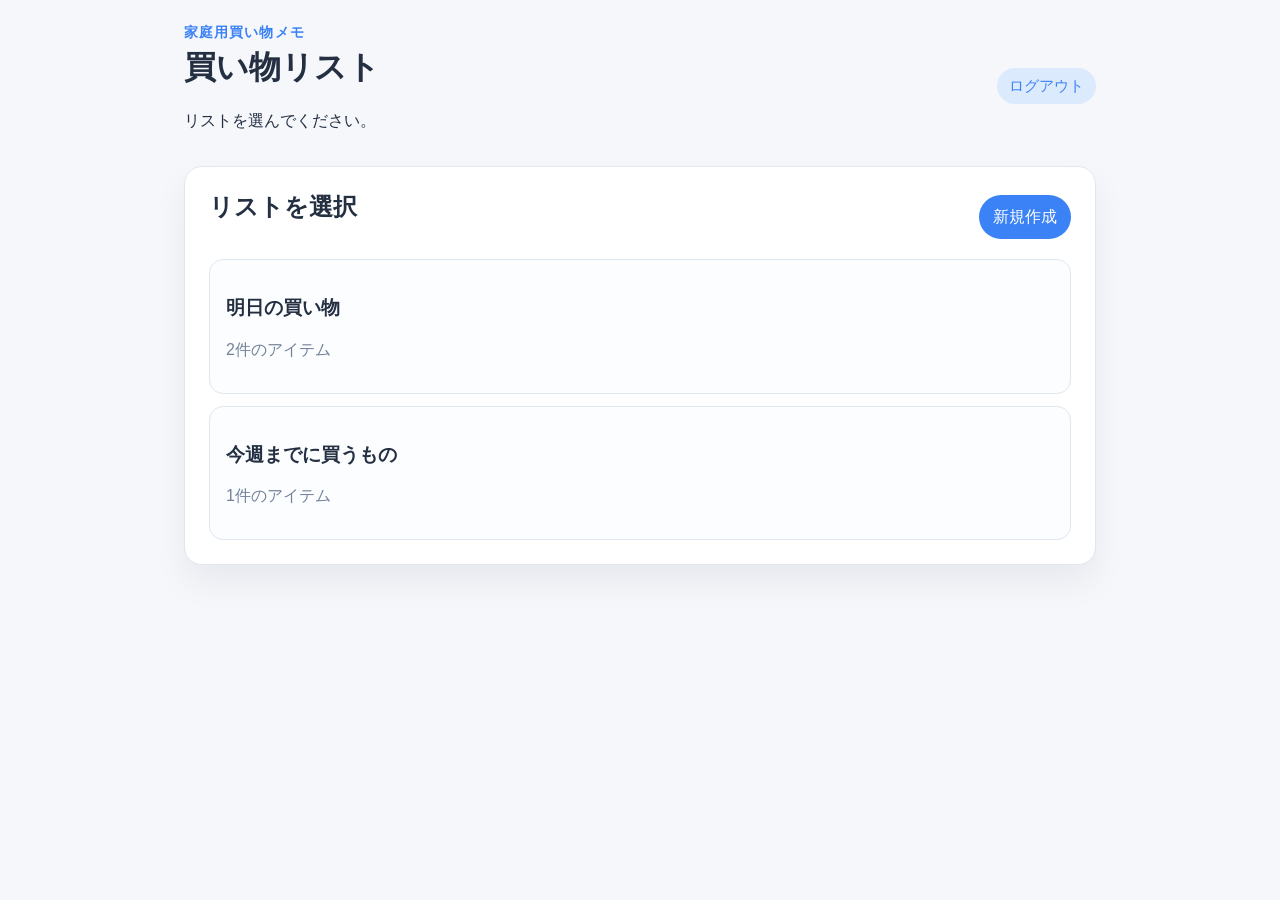
==== index.html @ 98ada180 "initial commit" ====
<!DOCTYPE html>
<html lang="ja">
  <head>
    <meta charset="UTF-8" />
    <meta name="viewport" content="width=device-width, initial-scale=1.0" />
    <title>買い物リスト</title>
    <link rel="stylesheet" href="/styles.css" />
  </head>
  <body>
    <main class="app-shell">
      <header class="app-header">
        <div>
          <p class="eyebrow">家庭用買い物メモ</p>
          <h1 id="pageTitle">買い物リスト</h1>
          <p id="pageSubtitle">安全に管理できるショッピングリストです。</p>
        </div>
        <button id="logoutBtn" class="ghost-button">ログアウト</button>
      </header>

      <section id="passwordView" class="view active">
        <div class="card">
          <h2 id="passwordHeading">パスワードを設定してください</h2>
          <p id="passwordHint" class="hint-text">初回は新しいパスワードを設定します。</p>
          <form id="passwordForm" class="stacked-form">
            <label>
              パスワード
              <input id="passwordInput" type="password" required />
            </label>
            <label id="confirmPasswordWrap">
              パスワード確認
              <input id="confirmPasswordInput" type="password" />
            </label>
            <button type="submit" class="primary-button">続ける</button>
          </form>
        </div>
      </section>

      <section id="listsView" class="view">
        <div class="card">
          <div class="section-heading">
            <h2>リストを選択</h2>
            <button id="createListBtn" class="primary-button">新規作成</button>
          </div>
          <div id="listsContainer" class="list-grid"></div>
        </div>
      </section>

      <section id="viewListView" class="view">
        <div class="card">
          <div class="section-heading mobile-top-actions">
            <div class="button-group compact-group action-buttons">
              <button id="backToListsBtn" class="ghost-button action-button">一覧へ戻る</button>
              <button id="createListFromViewBtn" class="ghost-button action-button">作成する</button>
              <button id="editListBtn" class="primary-button action-button">編集する</button>
            </div>
            <div class="button-group compact-group action-buttons">
                <button id="undoPurchaseBtn" class="ghost-button action-button" type="button">戻す</button>
                <button id="redoPurchaseBtn" class="ghost-button action-button" type="button">やり直す</button>
            </div>
          </div>
          <div class="section-heading compact-heading">
            <h2 id="currentListTitle">リスト名</h2>
            <span id="accessBadge" class="access-badge">編集可能</span>
          </div>

          <div class="toolbar">
            <label class="filter-field">
              場所
              <select id="locationFilterSelect"></select>
            </label>
            <label class="filter-field checkbox-field">
              <input id="onlyTodoCheckbox" type="checkbox" />
              <span>未購入のみ表示</span>
            </label>
            <label class="filter-field">
              並び替え
              <select id="sortSelect">
                <option value="position">位置順</option>
                <option value="name">名前順</option>
                <option value="priority">優先順位順</option>
              </select>
            </label>
          </div>

          <ul id="itemsList" class="item-list"></ul>
        </div>
      </section>

      <section id="editListView" class="view">
        <div class="card">
          <div class="section-heading">
            <button id="cancelEditBtn" class="ghost-button">閲覧に戻る</button>
            <button id="saveListBtn" class="primary-button">保存して戻る</button>
          </div>
          <label class="full-width">
            リスト名
            <input id="listNameInput" type="text" />
          </label>

          <div class="card-subsection">
            <h3>場所の候補</h3>
            <div class="tag-list" id="locationTags"></div>
            <div class="inline-form">
              <input id="locationInput" type="text" placeholder="例: 北のスーパー" />
              <button id="addLocationBtn" class="primary-button" type="button">追加</button>
            </div>
          </div>

          <div id="editItemsContainer" class="edit-items"></div>
        </div>
      </section>
    </main>

    <div id="createListModal" class="modal hidden" role="dialog" aria-modal="true" aria-labelledby="createListModalTitle">
      <div class="modal-card">
        <h3 id="createListModalTitle">新しいリストを作成</h3>
        <label class="full-width">
          リスト名
          <input id="newListNameInput" type="text" placeholder="例: 明日の買い物" />
        </label>
        <div class="modal-actions">
          <button type="button" id="cancelCreateListBtn" class="ghost-button">キャンセル</button>
          <button type="button" id="confirmCreateListBtn" class="primary-button">作成</button>
        </div>
      </div>
    </div>

    <div id="createItemModal" class="modal hidden" role="dialog" aria-modal="true" aria-labelledby="createItemModalTitle">
      <div class="modal-card">
        <h3 id="createItemModalTitle">新しいアイテムを追加</h3>
        <label class="full-width">
          品物名
          <input id="newItemNameInput" type="text" placeholder="例: りんご" />
        </label>
        <label class="full-width">
          価格
          <input id="newItemPriceInput" type="text" placeholder="例: 180" />
        </label>
        <label class="full-width">
          場所
          <select id="newItemLocationInput"></select>
        </label>
        <label class="full-width">
          位置
          <input id="newItemPositionInput" type="text" maxlength="20" placeholder="例: A" />
        </label>
        <label class="full-width">
          優先順位
          <select id="newItemPriorityInput">
            <option value="">未設定</option>
            <option value="第一優先">第一優先</option>
            <option value="第二優先">第二優先</option>
            <option value="第三優先">第三優先</option>
            <option value="第四優先">第四優先</option>
            <option value="第五優先">第五優先</option>
          </select>
        </label>
        <label class="full-width">
          メモ
          <textarea id="newItemMemoInput" rows="2" placeholder="メモを入力"></textarea>
        </label>
        <div class="modal-actions">
          <button type="button" id="cancelCreateItemBtn" class="ghost-button">キャンセル</button>
          <button type="button" id="confirmCreateItemBtn" class="primary-button">追加</button>
        </div>
      </div>
    </div>

    <script src="/app.js"></script>
  </body>
</html>
---- styles.css ----
:root {
  color-scheme: light;
  font-family: "Yu Gothic UI", "Segoe UI", sans-serif;
  --bg: #f5f7fb;
  --card: #ffffff;
  --text: #243042;
  --muted: #73809a;
  --accent: #3b82f6;
  --accent-soft: #dceafe;
  --border: #dfe7f2;
}

* {
  box-sizing: border-box;
}

body {
  margin: 0;
  background: var(--bg);
  color: var(--text);
}

button,
input,
textarea,
select {
  font: inherit;
}

.app-shell {
  max-width: 960px;
  width: min(960px, 100%);
  margin: 0 auto;
  padding: clamp(14px, 3vw, 24px);
}

.app-header {
  display: flex;
  justify-content: space-between;
  align-items: center;
  gap: 16px;
  margin-bottom: 18px;
  flex-wrap: wrap;
}

.eyebrow {
  margin: 0 0 4px;
  color: var(--accent);
  font-size: 0.85rem;
  font-weight: 700;
  text-transform: uppercase;
  letter-spacing: 0.08em;
}

h1,
h2,
p {
  margin-top: 0;
}

.card {
  background: var(--card);
  border: 1px solid var(--border);
  border-radius: 18px;
  padding: 24px;
  box-shadow: 0 18px 35px rgba(15, 23, 42, 0.06);
}

.view {
  display: none;
}

.view.active {
  display: block;
}

.stacked-form,
.add-item-form {
  display: grid;
  gap: 12px;
}

.compact-form {
  grid-template-columns: 1.7fr 1fr;
  align-items: start;
  margin-bottom: 16px;
}

.compact-form textarea {
  grid-column: 1 / -1;
}

.compact-form button {
  grid-column: 2;
}

label,
.full-width {
  display: grid;
  gap: 6px;
  font-weight: 600;
}

input,
textarea,
select {
  width: 100%;
  border: 1px solid var(--border);
  border-radius: 10px;
  padding: 10px 12px;
  background: #fcfdff;
  min-height: 44px;
}

select {
  appearance: none;
  background-image:
    linear-gradient(45deg, transparent 50%, var(--accent) 50%),
    linear-gradient(135deg, var(--accent) 50%, transparent 50%);
  background-position: calc(100% - 18px) calc(50% - 4px), calc(100% - 12px) calc(50% - 4px);
  background-size: 6px 6px, 6px 6px;
  background-repeat: no-repeat;
  padding-right: 38px;
  background-color: #ffffff;
}

.primary-button,
.ghost-button {
  border: 0;
  border-radius: 999px;
  padding: 10px 14px;
  cursor: pointer;
  min-height: 44px;
}

#logoutBtn,
#backToListsBtn {
  min-height: 36px;
  padding: 8px 12px;
  font-size: 0.92rem;
}

.primary-button {
  background: var(--accent);
  color: #fff;
}

.ghost-button {
  background: var(--accent-soft);
  color: var(--accent);
}

.section-heading {
  display: flex;
  justify-content: space-between;
  align-items: center;
  gap: 12px;
  margin-bottom: 16px;
  flex-wrap: wrap;
}

.compact-heading {
  margin-bottom: 10px;
}

.access-badge {
  display: inline-block;
  padding: 6px 10px;
  border-radius: 999px;
  background: #ecfdf5;
  color: #15803d;
  font-size: 0.9rem;
  font-weight: 700;
}

.access-badge.viewer {
  background: #fff7ed;
  color: #c2410c;
}

.button-group {
  display: flex;
  gap: 8px;
  flex-wrap: wrap;
}

.mobile-top-actions {
  align-items: flex-start;
}

.compact-group {
  gap: 6px;
}

.action-buttons {
  display: flex;
  gap: 8px;
  width: auto;
  flex-wrap: wrap;
  align-items: flex-start;
  justify-content: flex-start;
}

.action-button {
  min-height: 36px;
  padding: 8px 12px;
  font-size: 0.95rem;
  flex: 1 auto;
  width: auto;
  max-width: 240px;
  white-space: nowrap;
}

.action-button:disabled {
  opacity: 0.6;
  cursor: not-allowed;
}

.toolbar {
  display: grid;
  gap: 10px;
  grid-template-columns: repeat(3, minmax(0, 1fr));
  margin-bottom: 14px;
}

.filter-field {
  display: grid;
  gap: 6px;
  font-size: 0.95rem;
}

.checkbox-field {
  display: flex;
  align-items: center;
  gap: 8px;
  border: 1px solid var(--border);
  border-radius: 10px;
  padding: 10px 12px;
  background: #fbfdff;
  min-height: 44px;
}

.checkbox-field input {
  width: auto;
  margin: 0;
  accent-color: var(--accent);
}

.inline-form {
  display: flex;
  gap: 8px;
  align-items: center;
}

.card-subsection {
  border: 1px solid var(--border);
  border-radius: 14px;
  padding: 14px;
  margin: 14px 0;
  background: #fbfdff;
}

.tag-list {
  display: flex;
  flex-wrap: wrap;
  gap: 8px;
  margin-bottom: 10px;
}

.tag-pill {
  border: 1px solid var(--border);
  border-radius: 999px;
  padding: 6px 10px;
  background: #fff;
  cursor: pointer;
}

.list-grid {
  display: grid;
  gap: 12px;
}

.list-card {
  border: 1px solid var(--border);
  border-radius: 14px;
  padding: 16px;
  background: #fbfdff;
  cursor: pointer;
  transition: transform 0.15s ease, border-color 0.15s ease;
}

.list-card:hover {
  transform: translateY(-2px);
  border-color: var(--accent);
}

.item-list {
  list-style: none;
  padding: 0;
  display: grid;
  gap: 10px;
}

.item-row {
  padding: 12px 14px;
  border: 1px solid var(--border);
  border-radius: 12px;
  background: #fcfdff;
  transition: border-color 0.2s ease, box-shadow 0.2s ease;
}

.item-row.priority-first {
  border-left: 6px solid #7c3aed;
  box-shadow: inset 0 0 0 1px rgba(124, 58, 237, 0.15);
}

.item-row.priority-second {
  border-left: 6px solid #ef4444;
  box-shadow: inset 0 0 0 1px rgba(239, 68, 68, 0.15);
}

.item-row.priority-third {
  border-left: 6px solid #f97316;
  box-shadow: inset 0 0 0 1px rgba(249, 115, 22, 0.15);
}

.item-row.priority-fourth {
  border-left: 6px solid #facc15;
  box-shadow: inset 0 0 0 1px rgba(250, 204, 21, 0.15);
}

.item-row.priority-fifth {
  border-left: 6px solid #a3e635;
  box-shadow: inset 0 0 0 1px rgba(163, 230, 53, 0.15);
}

.item-row .meta {
  color: var(--muted);
  font-size: 0.94rem;
  margin-top: 4px;
}

.item-row .status-row {
  display: flex;
  justify-content: space-between;
  align-items: center;
  gap: 12px;
  margin-bottom: 8px;
}

.status-toggle {
  border: 1px solid var(--border);
  border-radius: 999px;
  padding: 6px 10px;
  background: #fff;
  color: var(--text);
  font-weight: 700;
  cursor: pointer;
}

.status-toggle.todo {
  background: #fef2f2;
  color: #b91c1c;
  border-color: #fecaca;
}

.status-toggle.partial {
  background: #fff7ed;
  color: #c2410c;
  border-color: #fdba74;
}

.status-toggle.done {
  background: #ecfdf5;
  color: #15803d;
  border-color: #86efac;
}

.item-row.purchased {
  opacity: 0.75;
}

.edit-item {
  display: grid;
  gap: 8px;
  padding: 12px;
  border: 1px solid var(--border);
  border-radius: 12px;
  background: #fcfdff;
  margin-bottom: 10px;
}

.edit-item-header {
  display: flex;
  justify-content: space-between;
  align-items: center;
  gap: 12px;
}

.delete-button {
  background: #fff1f2;
  color: #b91c1c;
  border: 1px solid #fecdd3;
  border-radius: 999px;
  padding: 6px 10px;
  cursor: pointer;
}

.hint-text {
  color: var(--muted);
}

.modal {
  position: fixed;
  inset: 0;
  background: rgba(15, 23, 42, 0.4);
  display: flex;
  align-items: center;
  justify-content: center;
  padding: 20px;
  z-index: 1000;
}

.modal.hidden {
  display: none;
}

.modal-card {
  width: min(480px, 100%);
  background: var(--card);
  border-radius: 18px;
  padding: 24px;
  box-shadow: 0 16px 35px rgba(15, 23, 42, 0.2);
}

.modal-actions {
  display: flex;
  justify-content: flex-end;
  gap: 10px;
  margin-top: 16px;
}

@media (max-width: 700px) {
  .app-shell {
    padding: 14px;
  }

  .app-header,
  .section-heading {
    flex-direction: column;
    align-items: stretch;
  }

  .button-group,
  .modal-actions,
  .inline-form {
    width: 100%;
    display: flex;
    gap: 8px;
  }

  .card {
    padding: 16px;
  }

  .toolbar {
    grid-template-columns: 1fr;
  }

  .modal-card {
    padding: 16px;
  }

  .item-row .status-row {
    flex-direction: column;
    align-items: flex-start;
  }
}
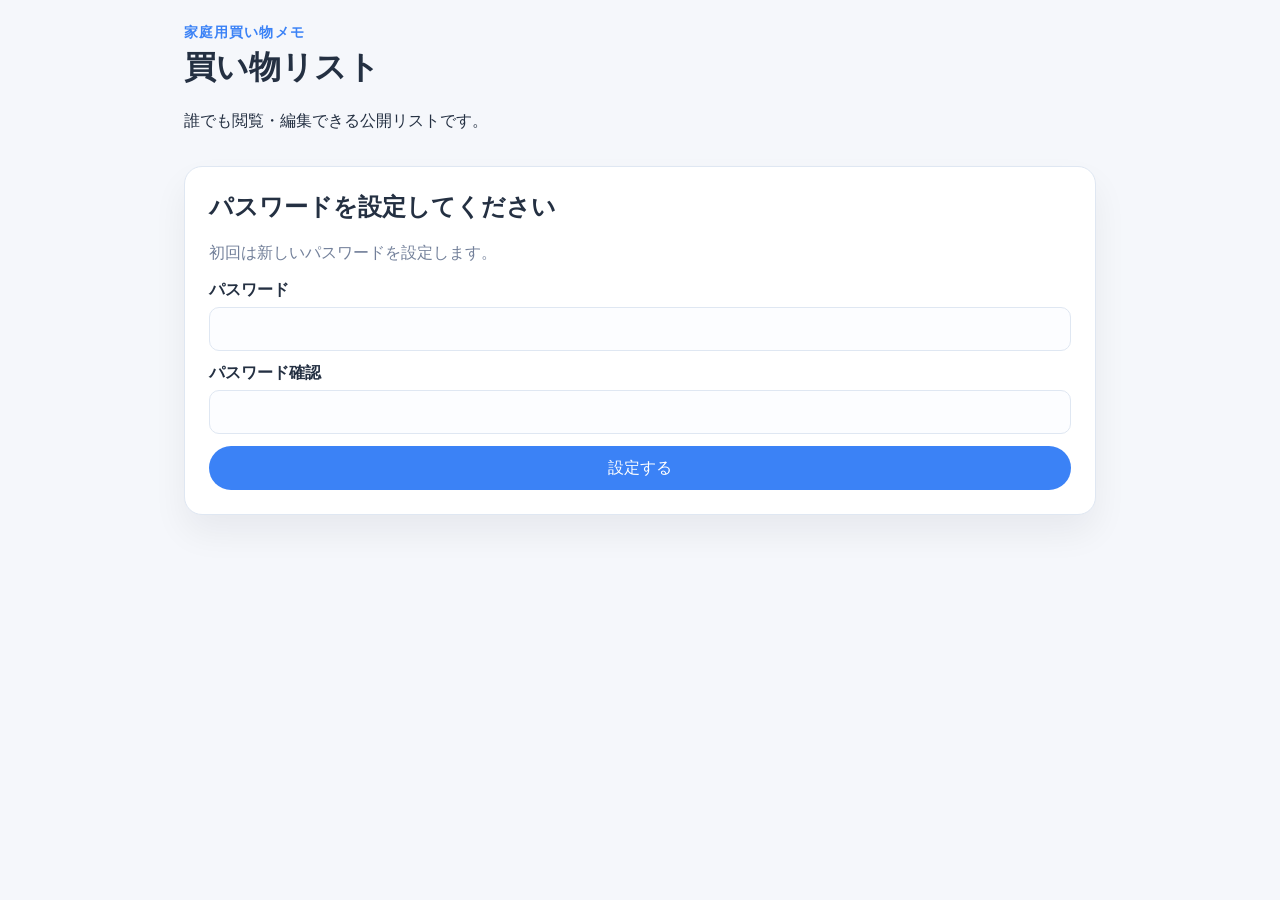
==== commit 8dcf8474: "修正" ====
--- a/index.html
+++ b/index.html
@@ -39,7 +39,11 @@
         <div class="card">
           <div class="section-heading">
             <h2>リストを選択</h2>
-            <button id="createListBtn" class="primary-button">新規作成</button>
+            <div class="button-group">
+              <button id="createListBtn" class="primary-button">新規作成</button>
+              <button id="changePwBtn" class="ghost-button" style="display:none">PWの変更</button>
+              <button id="deleteRoomBtn" class="ghost-button danger-button" style="display:none">部屋の削除</button>
+            </div>
           </div>
           <div id="listsContainer" class="list-grid"></div>
         </div>
@@ -166,6 +170,24 @@
       </div>
     </div>
 
+    <div id="changePwModal" class="modal hidden" role="dialog" aria-modal="true" aria-labelledby="changePwModalTitle">
+      <div class="modal-card">
+        <h3 id="changePwModalTitle">パスワードの変更</h3>
+        <label class="full-width">
+          新しいパスワード
+          <input id="newPwInput" type="password" required />
+        </label>
+        <label class="full-width">
+          パスワード確認
+          <input id="confirmNewPwInput" type="password" required />
+        </label>
+        <div class="modal-actions">
+          <button type="button" id="cancelChangePwBtn" class="ghost-button">キャンセル</button>
+          <button type="button" id="confirmChangePwBtn" class="primary-button">変更する</button>
+        </div>
+      </div>
+    </div>
+
     <script src="/app.js"></script>
   </body>
 </html>
--- a/styles.css
+++ b/styles.css
@@ -150,6 +150,11 @@
   color: var(--accent);
 }
 
+.danger-button {
+  background: #fdecea;
+  color: #c0392b;
+}
+
 .section-heading {
   display: flex;
   justify-content: space-between;
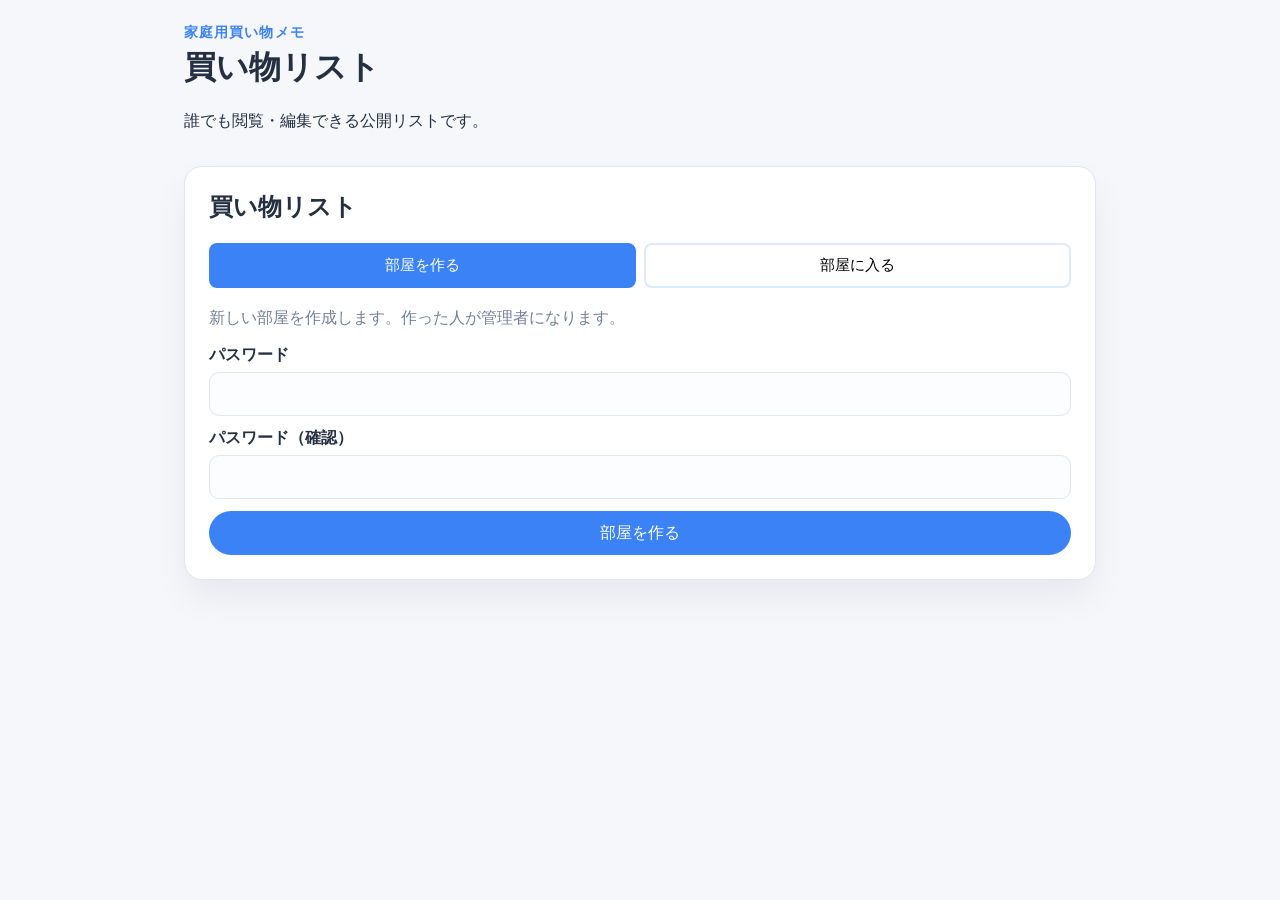
==== commit 69ddccc5: "修正" ====
--- a/index.html
+++ b/index.html
@@ -19,19 +19,37 @@
 
       <section id="passwordView" class="view active">
         <div class="card">
-          <h2 id="passwordHeading">パスワードを設定してください</h2>
-          <p id="passwordHint" class="hint-text">初回は新しいパスワードを設定します。</p>
-          <form id="passwordForm" class="stacked-form">
-            <label>
-              パスワード
-              <input id="passwordInput" type="password" required />
-            </label>
-            <label id="confirmPasswordWrap">
-              パスワード確認
-              <input id="confirmPasswordInput" type="password" />
-            </label>
-            <button type="submit" class="primary-button">続ける</button>
-          </form>
+          <h2>買い物リスト</h2>
+          <div class="pw-tab-group">
+            <button type="button" id="tabCreateRoom" class="pw-tab active">部屋を作る</button>
+            <button type="button" id="tabEnterRoom" class="pw-tab">部屋に入る</button>
+          </div>
+
+          <div id="createRoomPanel">
+            <p class="hint-text">新しい部屋を作成します。作った人が管理者になります。</p>
+            <form id="createRoomForm" class="stacked-form">
+              <label>
+                パスワード
+                <input id="createPwInput" type="password" required />
+              </label>
+              <label>
+                パスワード（確認）
+                <input id="createPwConfirmInput" type="password" required />
+              </label>
+              <button type="submit" class="primary-button">部屋を作る</button>
+            </form>
+          </div>
+
+          <div id="enterRoomPanel" style="display:none">
+            <p class="hint-text">既に作成済みの部屋に入ります。銅覧のみできます。</p>
+            <form id="enterRoomForm" class="stacked-form">
+              <label>
+                パスワード
+                <input id="enterPwInput" type="password" required />
+              </label>
+              <button type="submit" class="primary-button">入る</button>
+            </form>
+          </div>
         </div>
       </section>
 
--- a/styles.css
+++ b/styles.css
@@ -133,6 +133,29 @@
   min-height: 44px;
 }
 
+.pw-tab-group {
+  display: flex;
+  gap: 8px;
+  margin-bottom: 20px;
+}
+
+.pw-tab {
+  flex: 1;
+  padding: 10px;
+  border: 2px solid var(--accent-soft);
+  border-radius: 8px;
+  background: #fff;
+  cursor: pointer;
+  font-size: 0.95rem;
+  font-weight: 500;
+}
+
+.pw-tab.active {
+  background: var(--accent);
+  color: #fff;
+  border-color: var(--accent);
+}
+
 #logoutBtn,
 #backToListsBtn {
   min-height: 36px;
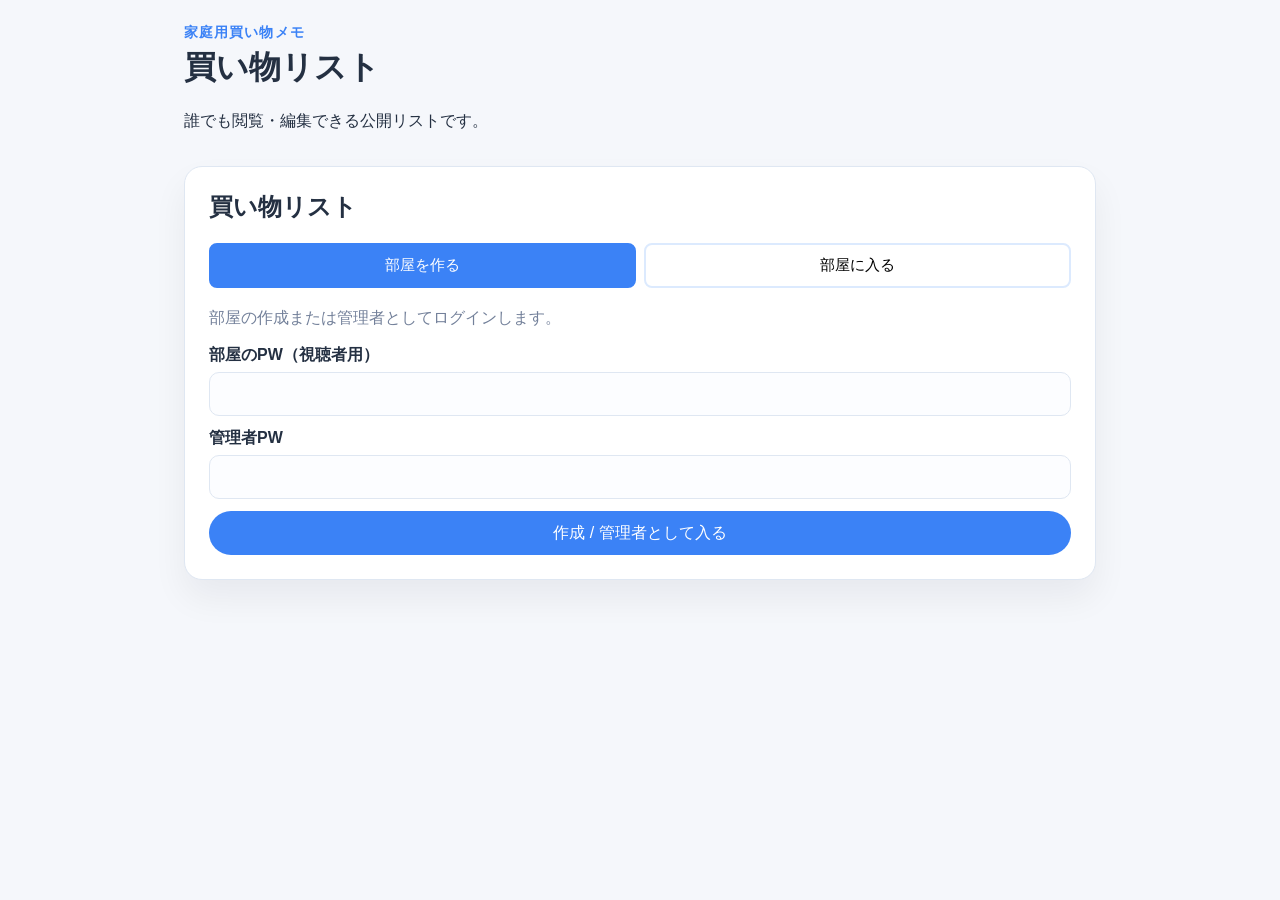
==== commit 105b20fd: "修正" ====
--- a/index.html
+++ b/index.html
@@ -26,26 +26,26 @@
           </div>
 
           <div id="createRoomPanel">
-            <p class="hint-text">新しい部屋を作成します。作った人が管理者になります。</p>
+            <p class="hint-text">部屋の作成または管理者としてログインします。</p>
             <form id="createRoomForm" class="stacked-form">
               <label>
-                パスワード
-                <input id="createPwInput" type="password" required />
+                部屋のPW（視聴者用）
+                <input id="createPwInput" type="text" autocomplete="off" required />
               </label>
               <label>
-                パスワード（確認）
-                <input id="createPwConfirmInput" type="password" required />
+                管理者PW
+                <input id="createAdminPwInput" type="text" autocomplete="off" required />
               </label>
-              <button type="submit" class="primary-button">部屋を作る</button>
+              <button type="submit" class="primary-button">作成 / 管理者として入る</button>
             </form>
           </div>
 
           <div id="enterRoomPanel" style="display:none">
-            <p class="hint-text">既に作成済みの部屋に入ります。銅覧のみできます。</p>
+            <p class="hint-text">部屋のPWで入室します。閲覧のみできます。</p>
             <form id="enterRoomForm" class="stacked-form">
               <label>
-                パスワード
-                <input id="enterPwInput" type="password" required />
+                部屋のPW
+                <input id="enterPwInput" type="text" autocomplete="off" required />
               </label>
               <button type="submit" class="primary-button">入る</button>
             </form>
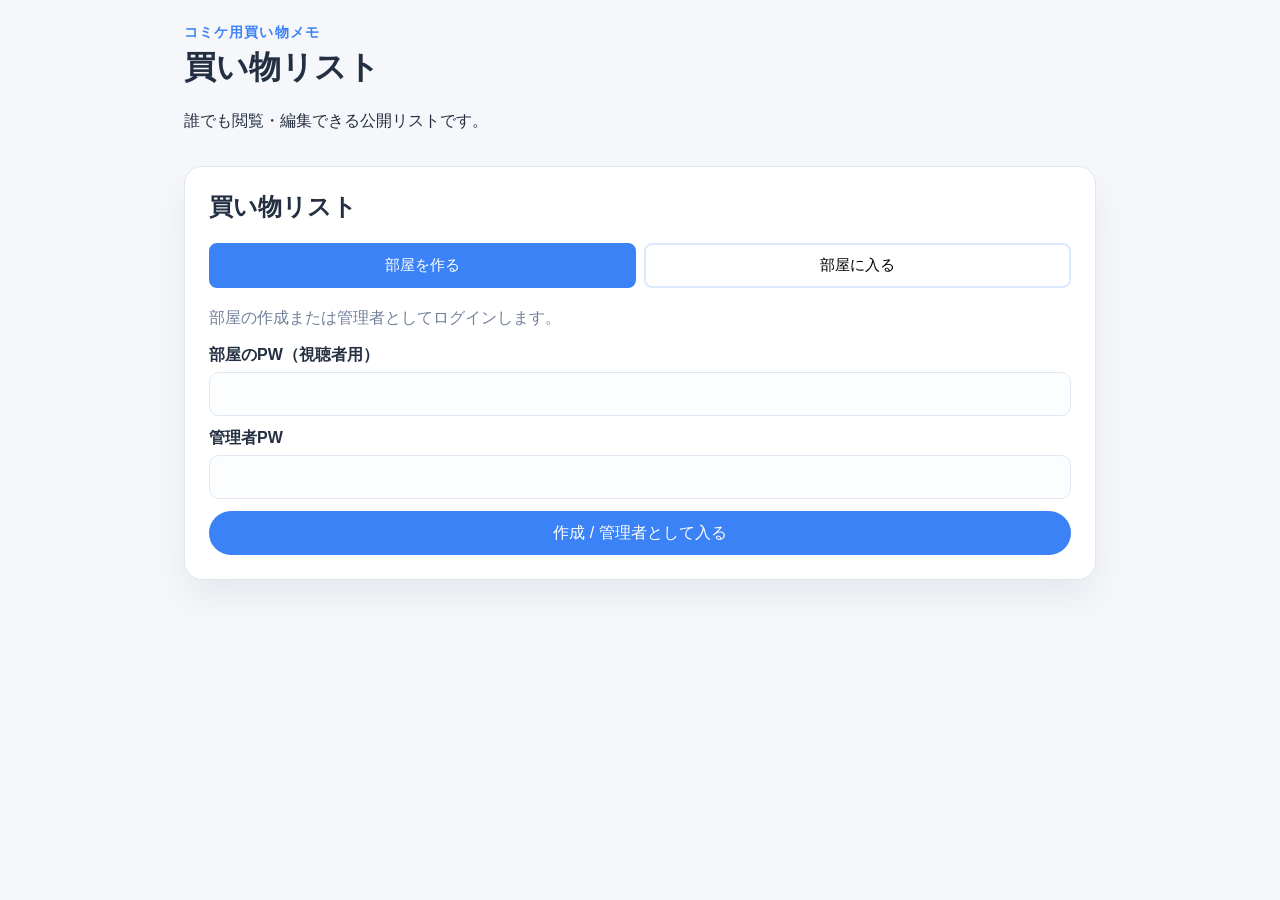
==== commit a704f779: "軽微な修正" ====
--- a/index.html
+++ b/index.html
@@ -10,9 +10,9 @@
     <main class="app-shell">
       <header class="app-header">
         <div>
-          <p class="eyebrow">家庭用買い物メモ</p>
+          <p class="eyebrow">コミケ用買い物メモ</p>
           <h1 id="pageTitle">買い物リスト</h1>
-          <p id="pageSubtitle">安全に管理できるショッピングリストです。</p>
+          <p id="pageSubtitle">個人的に作成したリストアップサイトです。</p>
         </div>
         <button id="logoutBtn" class="ghost-button">ログアウト</button>
       </header>
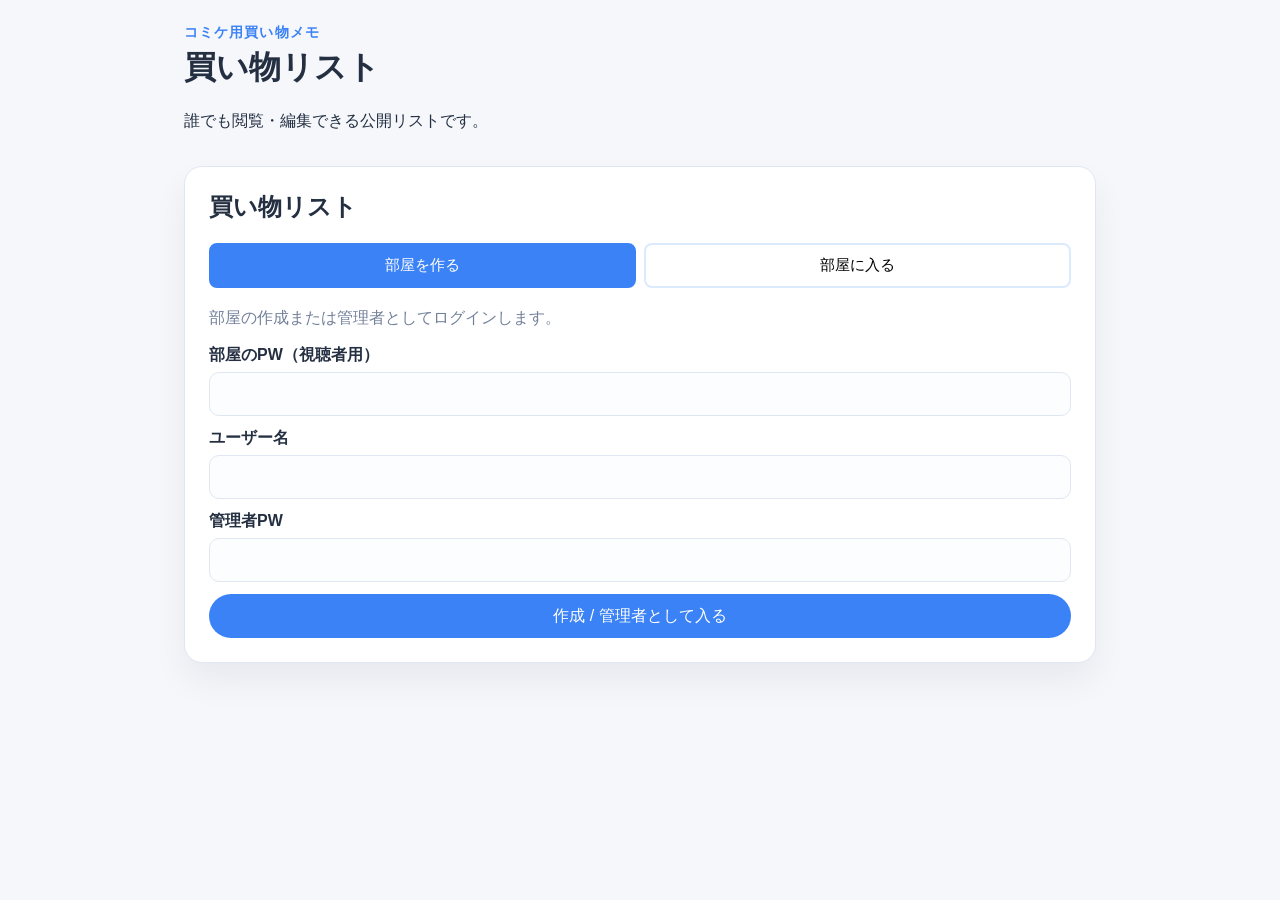
==== commit 3207b98f: "アップデート" ====
--- a/index.html
+++ b/index.html
@@ -14,7 +14,10 @@
           <h1 id="pageTitle">買い物リスト</h1>
           <p id="pageSubtitle">個人的に作成したリストアップサイトです。</p>
         </div>
-        <button id="logoutBtn" class="ghost-button">ログアウト</button>
+        <div class="header-actions">
+          <span id="viewerCountLabel" class="viewer-count-badge">閲覧者: 0</span>
+          <button id="logoutBtn" class="ghost-button">ログアウト</button>
+        </div>
       </header>
 
       <section id="passwordView" class="view active">
@@ -33,6 +36,10 @@
                 <input id="createPwInput" type="text" autocomplete="off" required />
               </label>
               <label>
+                ユーザー名
+                <input id="createUserInput" type="text" autocomplete="username" required />
+              </label>
+              <label>
                 管理者PW
                 <input id="createAdminPwInput" type="text" autocomplete="off" required />
               </label>
@@ -46,6 +53,10 @@
               <label>
                 部屋のPW
                 <input id="enterPwInput" type="text" autocomplete="off" required />
+              </label>
+              <label>
+                ユーザー名
+                <input id="enterUserInput" type="text" autocomplete="username" required />
               </label>
               <button type="submit" class="primary-button">入る</button>
             </form>
@@ -92,7 +103,7 @@
             </label>
             <label class="filter-field checkbox-field">
               <input id="onlyTodoCheckbox" type="checkbox" />
-              <span>未購入のみ表示</span>
+              <span>購入していないものを表示</span>
             </label>
             <label class="filter-field">
               並び替え
--- a/styles.css
+++ b/styles.css
@@ -43,6 +43,25 @@
   flex-wrap: wrap;
 }
 
+.header-actions {
+  display: flex;
+  align-items: center;
+  gap: 10px;
+  flex-wrap: wrap;
+}
+
+.viewer-count-badge {
+  display: inline-flex;
+  align-items: center;
+  padding: 4px 8px;
+  border-radius: 999px;
+  background: #f8fafc;
+  color: var(--muted);
+  font-size: 0.76rem;
+  font-weight: 700;
+  letter-spacing: 0.02em;
+}
+
 .eyebrow {
   margin: 0 0 4px;
   color: var(--accent);
@@ -368,6 +387,12 @@
   margin-top: 4px;
 }
 
+.item-row .meta.updater {
+  font-size: 0.86rem;
+  margin-top: 6px;
+  color: #7c3aed;
+}
+
 .item-row .status-row {
   display: flex;
   justify-content: space-between;
@@ -392,10 +417,10 @@
   border-color: #fecaca;
 }
 
-.status-toggle.partial {
-  background: #fff7ed;
-  color: #c2410c;
-  border-color: #fdba74;
+.status-toggle.buying {
+  background: #fef3c7;
+  color: #92400e;
+  border-color: #fde68a;
 }
 
 .status-toggle.done {
